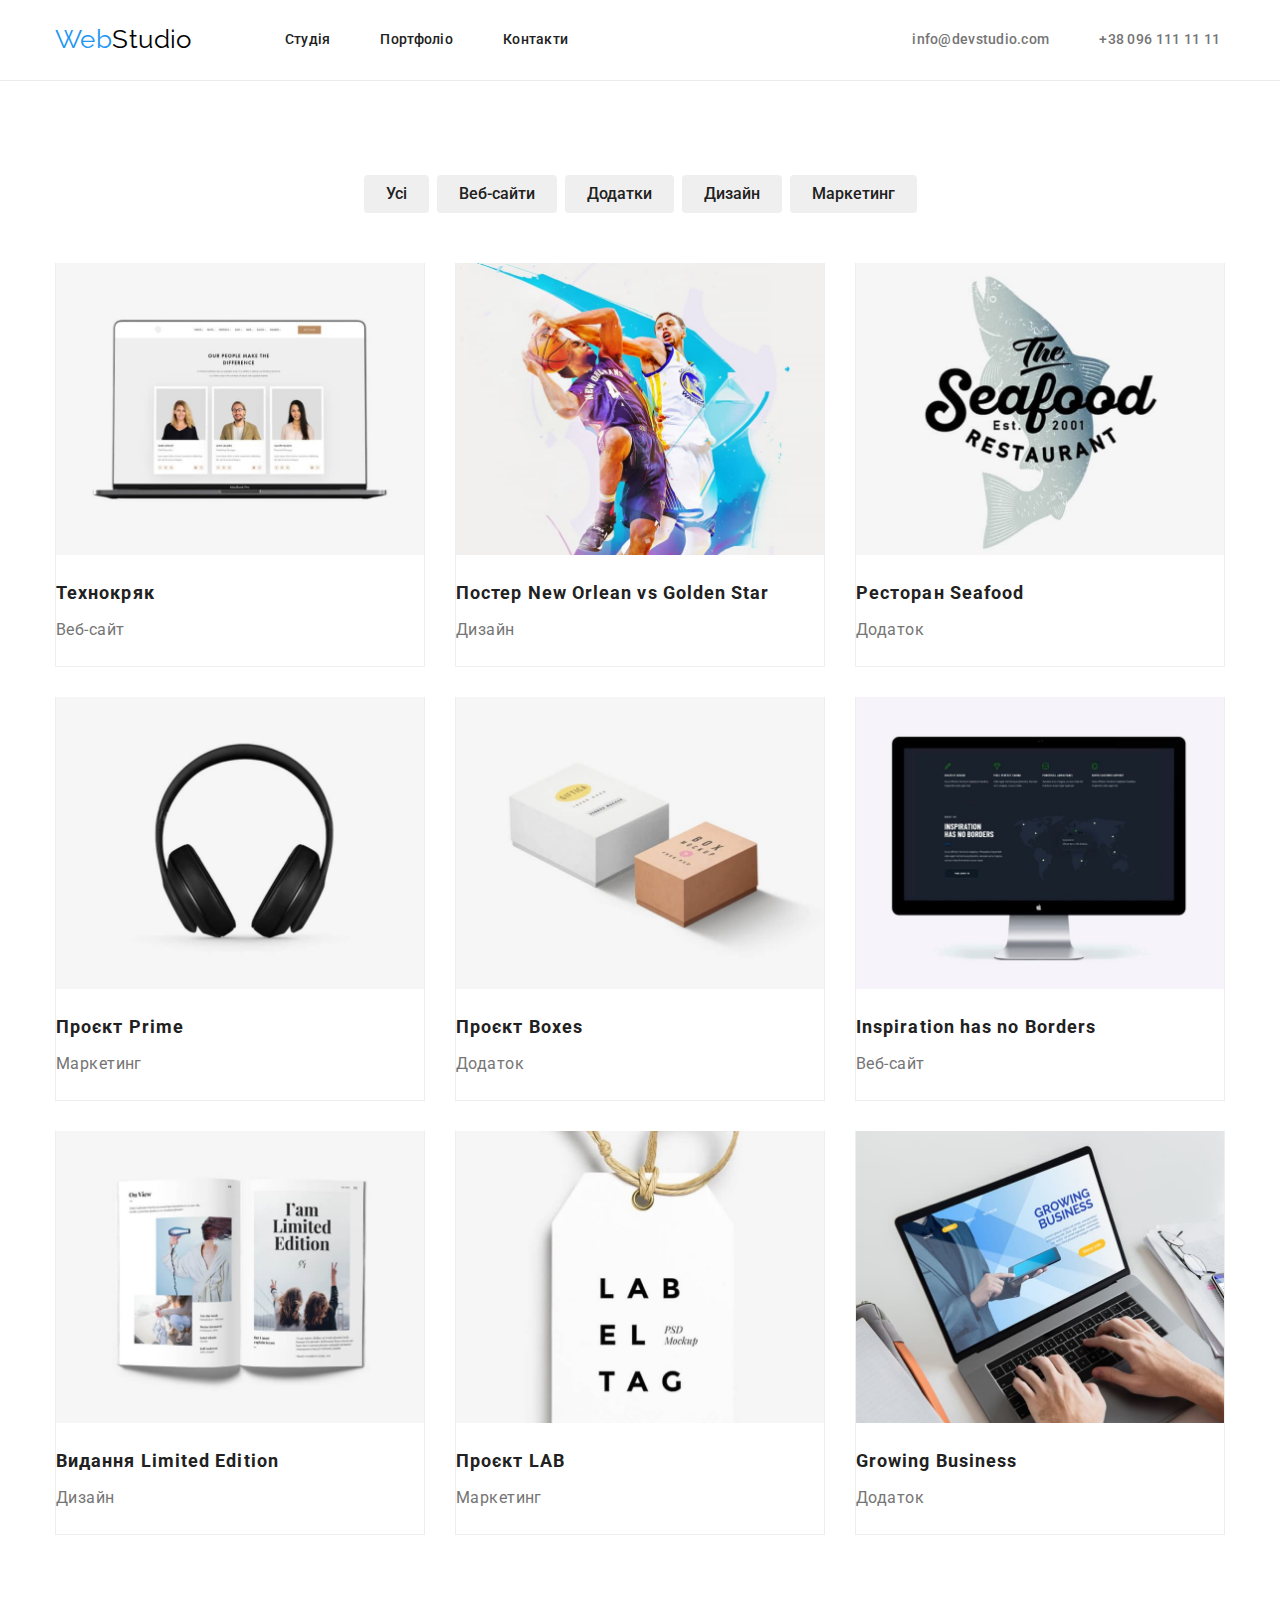
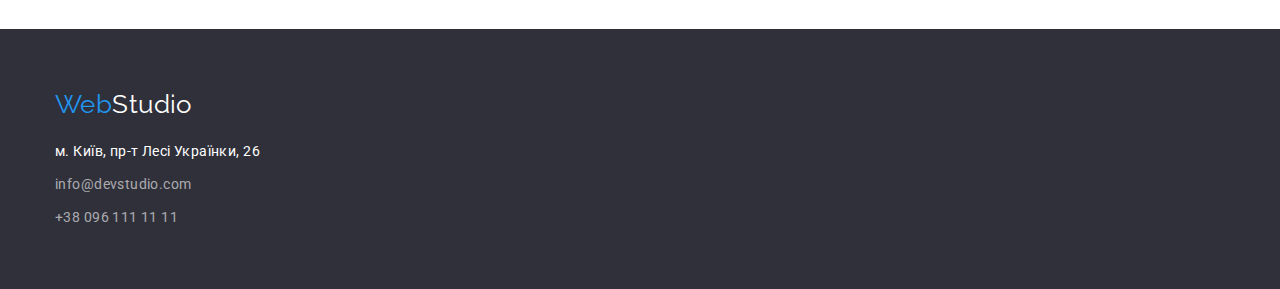
==== portfolio.html @ f90f13da "added files index, portfolio, css&img" ====
<!doctype html>
<html lang="uk">

<head>
    <meta charset="UTF-8">
    <meta http-equiv="X-UA-Compatible" content="IE=edge">
    <meta name="viewport" content="width=device-width, initial-scale=1.0">
    <title>Портфоліо</title>
    <link href="https://fonts.googleapis.com/css?family=Raleway:700" rel="stylesheet" />
    <link href="https://fonts.googleapis.com/css?family=Roboto:regular,500,700,900" rel="stylesheet" />
    <link rel="stylesheet" href="https://cdnjs.cloudflare.com/ajax/libs/modern-normalize/1.1.0/modern-normalize.min.css"
        integrity="sha512-wpPYUAdjBVSE4KJnH1VR1HeZfpl1ub8YT/NKx4PuQ5NmX2tKuGu6U/JRp5y+Y8XG2tV+wKQpNHVUX03MfMFn9Q=="
        crossorigin="anonymous" referrerpolicy="no-referrer" />
    <link rel="stylesheet" href="./css/styles.css">
</head>

<body>
    <header class="header">
        <div class="container header-container">
            <a class="logo logo-header" href="./index.html">Web<span class="black">Studio</span></a>
            <nav class="nav">
                <ul class="nav-list">
                    <li class="nav-item"><a href="./index.html">Студія</a></li>
                    <li class="nav-item active"><a href="./portfolio.html">Портфоліо</a></li>
                    <li class="nav-item"><a href="#">Контакти</a></li>
                </ul>
            </nav>
            <div>
                <ul class="nav-contacts">
                    <li class="contacts-item"><a href="mailto:info@devstudio.com">info@devstudio.com</a></li>
                    <li class="contacts-item"><a href="tel:+380961111111">+38 096 111 11 11</a></li>
                </ul>
            </div>
        </div>
    </header>

    <main>
        <section class="section portfolio">
            <div class="container">
                <h1 class="portfolio-title visually-hidden">Портфоліо</h1>
                <ul class="portfolio-tabs">
                    <li class="tabs-item">
                        <button type="button" class="tab all">Усі</button>
                    </li>
                    <li class="tabs-item">
                        <button type="button" class="tab web">Веб-сайти</button>
                    </li>
                    <li class="tabs-item">
                        <button type="button" class="tab app">Додатки</button>
                    </li>
                    <li class="tabs-item">
                        <button type="button" class="tab design">Дизайн</button>
                    </li>
                    <li class="tabs-item">
                        <button type="button" class="tab marketing">Маркетинг</button>
                    </li>
                </ul>
                <ul class="portfolio-projects">
                    <li class="project-items">
                        <a href="#">
                            <img class="project-pic" src="./images/технокряк.jpg" alt="Веб-сайт Технокряк" width="370height="294>
                            <div class="project-wrap">
                                <h2 class="project-title">Технокряк</h2>
                                <p class="project-filter">Веб-сайт</p>
                                <p class="project-text visually-hidden" lang="en">Lorem ipsum dolor, sit amet consectetur adipisicing elit. Tempore pariatur asperiores rem
                                laudantium, recusandae ipsam, facilis suscipit doloremque, expedita culpa accusamus sint vel deleniti sed vitae
                                atque dolore laborum inventore.</p>
                            </div>
                        </a>
                    </li>
                    <li class="project-items">
                        <a href="#">
                            <img class="project-pic" src="./images/постер.jpg" alt="Дизайн Постеру New Orlean vs Golden Star" width="370height="294>
                            <div class="project-wrap">
                                <h2 class="project-title">Постер <span lang="en">New Orlean vs Golden Star</span></h2>
                                <p class="project-filter">Дизайн</p>
                                <p class="project-text visually-hidden" lang="en">Lorem ipsum dolor, sit amet consectetur adipisicing elit. Tempore pariatur asperiores rem
                                                    laudantium, recusandae ipsam, facilis suscipit doloremque, expedita culpa accusamus sint vel deleniti sed vitae
                                                    atque dolore laborum inventore.</p>
                            </div>
                        </a>
                    </li>
                    <li class="project-items">
                        <a href="#">
                            <img class="project-pic" src="./images/pесторан_seafood.jpg" alt="Додаток Ресторану Seafood" width="370" height="294">
                            <div class="project-wrap">
                                <h2 class="project-title">Ресторан <span lang="en">Seafood</span></h2>
                                <p class="project-filter">Додаток</p>
                                <p class="project-text visually-hidden" lang="en">Lorem ipsum dolor, sit amet consectetur adipisicing elit. Tempore pariatur asperiores rem
                                                    laudantium, recusandae ipsam, facilis suscipit doloremque, expedita culpa accusamus sint vel deleniti sed vitae
                                                    atque dolore laborum inventore.</p>
                            </div>
                        </a>
                    </li>
                    <li class="project-items">
                        <a href="#">
                            <img class="project-pic" src="./images/prime.jpg" alt="Маркетинг Проєкту Prime" width="370height="294>
                            <div class="project-wrap">
                                <h2 class="project-title">Проєкт <span lang="en">Prime</span></h2>
                                <p class="project-filter"lang="en">Маркетинг</p>
                                <p class="project-text visually-hidden" lang="en">Lorem ipsum dolor, sit amet consectetur adipisicing elit. Tempore pariatur asperiores rem
                                                    laudantium, recusandae ipsam, facilis suscipit doloremque, expedita culpa accusamus sint vel deleniti sed vitae
                                                    atque dolore laborum inventore.</p>
                            </div>
                        </a>
                    </li>
                    <li class="project-items">
                        <a href="#">
                            <img class="project-pic" src="./images/boxes.jpg" alt="Додаток Проєкту Boxes" width="370" height="294">
                            <div class="project-wrap">
                                <h2 class="project-title">Проєкт <span lang="en">Boxes</span></h2>
                                <p class="project-filter">Додаток</p>
                                <p class="project-text visually-hidden" lang="en">Lorem ipsum dolor, sit amet consectetur adipisicing elit. Tempore pariatur asperiores rem
                                                        laudantium, recusandae ipsam, facilis suscipit doloremque, expedita culpa accusamus sint vel deleniti sed vitae
                                                        atque dolore laborum inventore.</p>
                            </div>
                        </a>
                    </li>
                    <li class="project-items">
                        <a href="#">
                            <img class="project-pic" src="./images/inspiration.jpg" alt="Веб-сайт Inspiration has no Borders" width="370" height="294">
                            <div class="project-wrap">
                                <h2 class="project-title" lang="en">Inspiration has no Borders</h2>
                                <p class="project-filter">Веб-сайт</p>
                                <p class="project-text visually-hidden" lang="en">Lorem ipsum dolor, sit amet consectetur adipisicing elit. Tempore pariatur asperiores rem
                                                        laudantium, recusandae ipsam, facilis suscipit doloremque, expedita culpa accusamus sint vel deleniti sed vitae
                                                        atque dolore laborum inventore.</p>
                            </div>
                        </a>
                    </li>
                    <li class="project-items">
                        <a href="#">
                            <img class="project-pic" src="./images/видання.jpg" alt="Дизайн Видання Limited Edition" width="370" height="294">
                            <div class="project-wrap">
                                <h2 class="project-title">Видання <span lang="en">Limited Edition</span></h2>
                                <p class="project-filter">Дизайн</p>
                                <p class="project-text visually-hidden" lang="en">Lorem ipsum dolor, sit amet consectetur adipisicing elit. Tempore pariatur asperiores rem
                                                        laudantium, recusandae ipsam, facilis suscipit doloremque, expedita culpa accusamus sint vel deleniti sed vitae
                                                        atque dolore laborum inventore.</p>
                            </div>
                        </a>
                    </li>
                    <li class="project-items">
                        <a href="#">
                            <img class="project-pic" src="./images/LAB.jpg" alt="Маркетинг Проєкту LAB" width="370" height="294">
                            <div class="project-wrap">
                                <h2 class="project-title">Проєкт <span lang="en">LAB</span></h2>
                                <p class="project-filter">Маркетинг</p>
                                <p class="project-text visually-hidden" lang="en">Lorem ipsum dolor, sit amet consectetur adipisicing elit. Tempore pariatur asperiores rem
                                                        laudantium, recusandae ipsam, facilis suscipit doloremque, expedita culpa accusamus sint vel deleniti sed vitae
                                                        atque dolore laborum inventore.</p>
                            </div>
                        </a>
                    </li>
                    <li class="project-items">
                        <a href="#">
                            <img class="project-pic" src="./images/growing_business.jpg" alt="Додаток Growing Business" width="370" height="294">
                            <div class="project-wrap">
                                <h2 class="project-title" lang="en">Growing Business</h2>
                                <p class="project-filter">Додаток</p>
                                <p class="project-text visually-hidden" lang="en">Lorem ipsum dolor, sit amet consectetur adipisicing elit. Tempore pariatur asperiores rem
                                                        laudantium, recusandae ipsam, facilis suscipit doloremque, expedita culpa accusamus sint vel deleniti sed vitae
                                                        atque dolore laborum inventore.</p>
                            </div>
                        </a>
                    </li>
                </ul>
            </div>
        </section>
    </main>

    <footer class="footer">
        <div class="container">
            <div class="wrapper-logo">
                <a class="logo footer-logo" href="./index.html">Web<span class="white">Studio</span></a>
            </div>
            <address class="address-list">
                <a class="address-item address"
                    href="https://www.google.com/search?q=%D0%BC.+%D0%9A%D0%B8%D1%97%D0%B2%2C+%D0%BF%D1%80-%D1%82+%D0%9B%D0%B5%D1%81%D1%96+%D0%A3%D0%BA%D1%80%D0%B0%D1%97%D0%BD%D0%BA%D0%B8%2C+26&rlz=1C1CHBD_ruUA826UA826&oq=%D0%BC.+%D0%9A%D0%B8%D1%97%D0%B2%2C+%D0%BF%D1%80-%D1%82+%D0%9B%D0%B5%D1%81%D1%96+%D0%A3%D0%BA%D1%80%D0%B0%D1%97%D0%BD%D0%BA%D0%B8%2C+26&aqs=chrome..69i57j0i512j0i22i30l2.1146j0j1&sourceid=chrome&ie=UTF-8"
                    target="_blank" rel="noopener noreferrer">м. Київ, пр-т Лесі Українки, 26</a>
                <a class="address-item email" href="mailto:info@devstudio.com">info@devstudio.com</a>
                <a class="address-item phone" href="tel:+380961111111">+38 096 111 11 11</a>
            </address>
        </div>
    </footer>
</body>
</html>
---- css/styles.css ----
/*Обнуление*/
* {
    padding: 0;
    margin: 0;
    border: 0;
}

*,
*:before,
*:after {
    box-sizing: border-box;
}

body {
    font-size: 14px;
    line-height: 1.2;
    letter-spacing: 0.03em;
    font-style: normal;
}

h1,
h2,
h3,
h4,
h5,
h6 {
    margin: 0;
    font-size: inherit;
    font-weight: 400;
}

p {
    margin: 0;
}

ul,
li {
    list-style: none;
    padding: 0;
    margin: 0;
}

:focus,
:active {
    outline: none;
}

a {
    text-decoration: none;
    color: inherit;
}

a:focus,
a:active {
    outline: none;
}

a,
a:visited {
    text-decoration: none;
    color: inherit;
}

a:hover {
    text-decoration: none;
}

address {
    font-style: normal;
}

button {
    font-family: inherit;
    margin: 0;
    padding: 0;
    cursor: pointer;
}

img {
    display: block;
    max-width: 100%;
    height: auto;
}

nav,
footer,
header {
    display: block;
}

/*--------------------*/

/*colors
black #000000;
blue #2196F3;
nav text, h2, h3 #212121;
link #757575;
link hover, active #2196F3;
h1 #FFFFFF;
section text #757575;
address #ffffff;
contacts rgba(255, 255, 255, 0.6);
bg light #F5F4FA;
bg dark background: #2F303A;
border #ECECEC
*/

:root {
    --accent-color: #2196F3;
    --primary-title-color: #212121;
    --primary-text-color: #757575;
    --text-dark-background: #fff;
    --dark-color: #000;
    --dark-background: #2F303A;
    --light-background: #F5F4FA;
    --default-background: #fff;
    --border-light: #ECECEC;
}

body {
    position: relative;
    font-family: 'Roboto', sans-serif;
    background-color: var(--default-background);
}

.container {
    width: 1200px;
    padding: 0 15px;
    margin: 0 auto;
}

.section {
    padding: 94px 0;
}

.section-title {
    margin-bottom: 50px;
}

.section-list {
    display: flex;
    flex-wrap: wrap;
    justify-content: center;
    column-gap: 30px;
}
/*
.list-item {
    margin-right: 30px;
}

.list-item:last-child {
    margin-right: 0;
}*/

/* Header */
.header {
    padding-top: 24px;
    padding-bottom: 25px;
    min-height: 80px;
    border-bottom: 1px solid var(--border-light);
}

.header-container {
    display: flex;
    align-items: center;
}

a.logo {
    font-family: 'Raleway', sans-serif;
    font-size: 26px;
    color: var(--accent-color);
}

.black {
    color: var(--dark-color);
}

.logo-header {
    margin-right: 93px;
}

.nav-list,
.nav-contacts {
    display: flex;
    align-items: center;
    gap: 50px;
}

.nav-item {
    font-weight: 500;
    line-height: 1.1;
    letter-spacing: 0.02em;
    color: var(--primary-title-color);
}

.active .nav-item.current a {
    color: var(--accent-color);
}

.nav-contacts {
    margin-left: 344px;
}

.contacts-item {
    font-weight: 500;
    line-height: 1.1;
    letter-spacing: 0.02em;
    color: var(--primary-text-color);
}

.nav-item:hover,
.contacts-item:hover {
    color: var(--accent-color);
}

.nav-item:focus,
.contacts-item:focus {
    color: var(--accent-color);
}

/* Header end */

/* Hero */
.hero {
    max-height: 600px;
    margin: 0 auto;
    padding: 200px 0;
    background-color: var(--dark-background);
}

.hero-title {
    margin-right: auto;
    margin-bottom: 30px;
    margin-left: auto;
    max-width: 600px;
    font-weight: 900;
    font-size: 44px;
    line-height: 1.4;
    text-align: center;
    letter-spacing: 0.06em;
    text-transform: uppercase;
    color: var(--text-dark-background);
}

button.cta {
    position: relative;
    display: block;
    margin: 0 auto;
    padding: 10px 32px;
    font-weight: 700;
    font-size: 16px;
    line-height: 1.9;
    letter-spacing: 0.06em;
    color: var(--text-dark-background);
    background-color: var(--accent-color);
    box-shadow: 0px 4px 4px rgba(0, 0, 0, 0.15);
    border-radius: 4px;
}

/* Hero end */

/* advantages */
section.advantages {
    padding-bottom: 0;
}

.section-title {
    margin-bottom: 50px;
    font-weight: 700;
    font-size: 36px;
    text-align: center;
    color: var(--primary-title-color);
}

.visually-hidden {
    position: absolute;
    white-space: nowrap;
    width: 1px;
    height: 1px;
    overflow: hidden;
    border: 0;
    padding: 0;
    clip: rect(0 0 0 0);
    clip-path: inset(50%);
    margin: -1px;
}

.section-list {
    display: flex;
    flex-wrap: wrap;
    justify-content: center;
    column-gap: 30px;
}

.advantages-subtitle {
    margin-bottom: 10px;
    font-weight: 700;
    line-height: 1.1;
    text-transform: uppercase;
    color: var(--primary-title-color);
}

.advantages-text {
    width: 270px;
    line-height: 1.7;
    color: var(--primary-text-color);
}

/* advantages end */

/* services */

/* services end */

/* team */
.team {
    background-color: var(--light-background);
}

.team-item {
    background-color: var(--default-background);
    box-shadow: 0px 1px 3px rgba(0, 0, 0, 0.12), 0px 1px 1px rgba(0, 0, 0, 0.14), 0px 2px 1px rgba(0, 0, 0, 0.2);
    border-radius: 0px 0px 4px 4px;
}

.team-wrap {
    padding: 30px 0;
}

.team-subtitle {
    margin-bottom: 10px;
    font-weight: 500;
    font-size: 16px;
    text-align: center;
    color: var(--primary-title-color);
}

.team-text {
    font-size: 16px;
    text-align: center;
    color: var(--primary-text-color);
}

/* footer */
.footer {
    /*max-height: 252px;*/
    padding: 60px 0;
    background-color: var(--dark-background);
}

.wrapper-logo {
    max-width: 250px;
    margin-bottom: 20px;
}
.address-list {
    max-width: 250px;
    display: flex;
    flex-direction: column;
    gap: 9px;
}

.white {
    color: var(--text-dark-background);
}

.address-list {
    line-height: 1.7;
    text-decoration: none;
    color: var(--text-dark-background);
}

.address-item:hover,
.address-item:focus {
    color: var(--accent-color);
}

.email,
.phone {
    color: rgba(255, 255, 255, 0.6);
}

/* portfolio */
.portfolio-tabs {
    display: flex;
    justify-content: center;
    margin: 0 auto 50px auto;
}

.tabs-item {
    margin-right: 8px;
}

.tabs-item:last-child {
    margin-right: 0;
}

.portfolio-title {
    font-weight: 900;
    font-size: 44px;
    line-height: 1.4;
    text-align: center;
    letter-spacing: 0.06em;
    text-transform: uppercase;
    color: var(--primary-title-color);
}

button.tab {
    padding: 6px 22px;
    font-weight: 500;
    font-size: 16px;
    line-height: 1.6;
    text-align: center;
    color: var(--primary-title-color);
    border-radius: 4px;
}

button.tab:hover,
button.tab:focus {
    color: var(--text-dark-background);
    background-color: var(--accent-color);
    box-shadow: 0px 3px 1px rgba(0, 0, 0, 0.1), 0px 1px 2px rgba(0, 0, 0, 0.08), 0px 2px 2px rgba(0, 0, 0, 0.12);
    border-radius: 4px;
}

.portfolio-projects {
    display: flex;
    flex-wrap: wrap;
    gap: 30px;
}

.project-items {
    box-sizing: border-box;
    max-width: 370px;
    min-height: 404px;
    background-color: var(--default-background);
    border-right: 1px solid #eee;
    border-bottom: 1px solid #eee;
    border-left: 1px solid #eee;
}

.project-wrap {
    padding: 20px 0;
}

.project-title {
    margin-bottom: 4px;
    font-weight: 700;
    font-size: 18px;
    line-height: 2;
    letter-spacing: 0.06em;
    color: var(--primary-title-color);
}

.project-filter {
    font-size: 16px;
    line-height: 1.9;
    color: var(--primary-text-color);
}
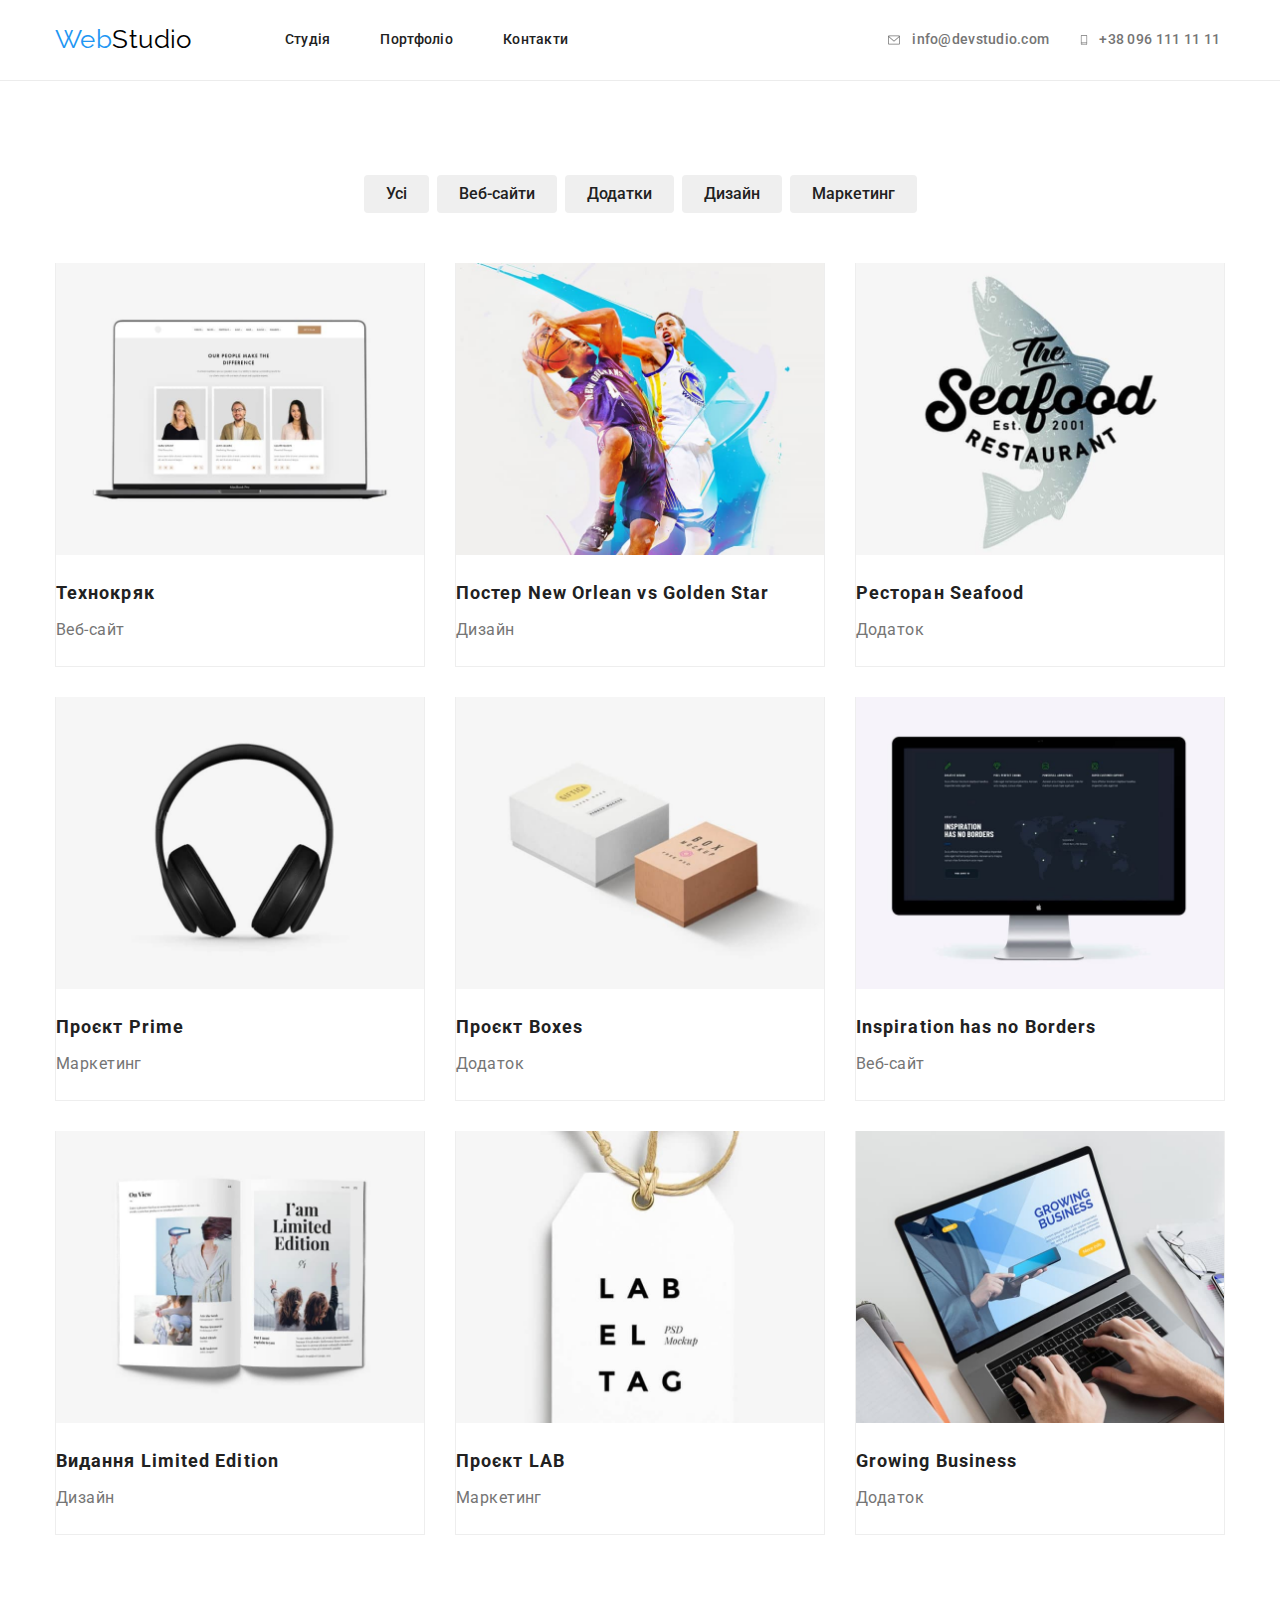
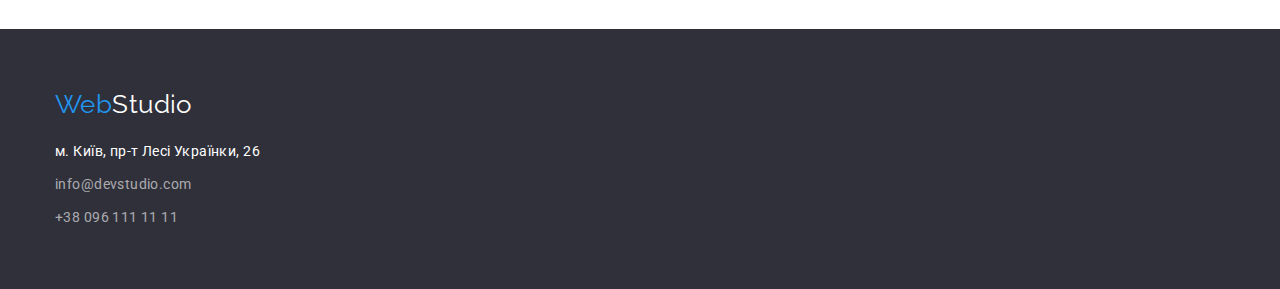
==== commit 25954018: "added social icons in tem block&footer" ====
--- a/portfolio.html
+++ b/portfolio.html
@@ -27,8 +27,26 @@
             </nav>
             <div>
                 <ul class="nav-contacts">
-                    <li class="contacts-item"><a href="mailto:info@devstudio.com">info@devstudio.com</a></li>
-                    <li class="contacts-item"><a href="tel:+380961111111">+38 096 111 11 11</a></li>
+                    <li class="contacts-item">
+                        <a class="contacts-icon" href="mailto:info@devstudio.com" target="_blank" rel="noopener noreferrer"
+                            aria-label="link to email">
+                            <svg width="16" height="12">
+                                <use href="./images/symbol-defs.svg#icon-envelope">
+                                </use>
+                            </svg>
+                            <span>info@devstudio.com</span>
+                        </a>
+                    </li>
+                    <li class="contacts-item">
+                        <a class="contacts-icon" href="tel:+380961111111" target="_blank" rel="noopener noreferrer"
+                            aria-label="link to phone">
+                            <svg width="10" height="16">
+                                <use href="./images/symbol-defs.svg#icon-smartphone">
+                                </use>
+                            </svg>
+                            <span>+38 096 111 11 11</span>
+                        </a>
+                    </li>
                 </ul>
             </div>
         </div>
--- a/css/styles.css
+++ b/css/styles.css
@@ -179,8 +179,7 @@
     margin-right: 93px;
 }
 
-.nav-list,
-.nav-contacts {
+.nav-list {
     display: flex;
     align-items: center;
     gap: 50px;
@@ -198,21 +197,36 @@
 }
 
 .nav-contacts {
-    margin-left: 344px;
+    display: flex;
+    align-items: center;
+    gap: 30px;
+    margin-left: 318px;
 }
 
 .contacts-item {
+    display: flex;
+    align-content: space-between;
+    align-items: center;
     font-weight: 500;
     line-height: 1.1;
     letter-spacing: 0.02em;
     color: var(--primary-text-color);
 }
 
+.contacts-icon {
+    display: flex;
+    align-items: center;
+    gap: 10px;
+    fill: var(--primary-text-color);
+}
+
+.contacts-icon:hover,
+.contacts-icon:focus {
+    fill: var(--accent-color);
+}
+
 .nav-item:hover,
-.contacts-item:hover {
-    color: var(--accent-color);
-}
-
+.contacts-item:hover,
 .nav-item:focus,
 .contacts-item:focus {
     color: var(--accent-color);
@@ -223,9 +237,14 @@
 /* Hero */
 .hero {
     max-height: 600px;
+    max-width: 1600px;
     margin: 0 auto;
     padding: 200px 0;
+    background-image: url('../images/bg-pic.jpg');
+    background-position: center;
+    background-size: cover;
     background-color: var(--dark-background);
+    
 }
 
 .hero-title {
@@ -257,6 +276,7 @@
     border-radius: 4px;
 }
 
+
 /* Hero end */
 
 /* advantages */
@@ -287,9 +307,20 @@
 
 .section-list {
     display: flex;
-    flex-wrap: wrap;
+    gap: 30px;
+}
+
+.advantages-item {
+    width: calc((100% - 3 * 30px)/4);
+}
+
+.advantages-wrap {
+    display: flex;
+    align-items: center;
     justify-content: center;
-    column-gap: 30px;
+    margin-bottom: 30px;
+    height: 120px;
+    background-color: var(--light-background);
 }
 
 .advantages-subtitle {
@@ -325,6 +356,9 @@
 
 .team-wrap {
     padding: 30px 0;
+    display: flex;
+    flex-direction: column;
+    align-items: center;
 }
 
 .team-subtitle {
@@ -339,21 +373,53 @@
     font-size: 16px;
     text-align: center;
     color: var(--primary-text-color);
+    margin-bottom: 16px;
+}
+
+.team-icons {
+    display: flex;
+    flex-wrap: nowrap;
+    max-width: 300px;
+    gap: 10px;
+}
+
+.team-svg {
+    display: flex;
+    justify-content: center;
+    align-items: center;
+    background-color: transparent;
+    width: 44px;
+    height: 44px;
+    border-radius: 50%;
+}
+
+.team-icon {
+    width: 20px;
+    height: 20px;
+    fill:#AFB1B8;
+}
+
+.team-svg:hover,
+.team-svg:focus {
+    background-color: var(--accent-color);
 }
 
 /* footer */
 .footer {
-    /*max-height: 252px;*/
     padding: 60px 0;
     background-color: var(--dark-background);
 }
 
+.footer-container {
+    display: flex;
+    gap: 70px;
+}
 .wrapper-logo {
-    max-width: 250px;
+    max-width: 231px;
     margin-bottom: 20px;
 }
 .address-list {
-    max-width: 250px;
+    max-width: 231px;
     display: flex;
     flex-direction: column;
     gap: 9px;
@@ -377,6 +443,47 @@
 .email,
 .phone {
     color: rgba(255, 255, 255, 0.6);
+}
+
+.social-title {
+    font-weight: 700;
+    font-size: 14px;
+    line-height: 1.14;
+    text-transform: uppercase;
+    color: var(--text-dark-background);
+    margin-bottom: 20px;
+}
+
+.social-media {
+    max-width: 300px;
+}
+
+.social-icons {
+    display: flex;
+    flex-wrap:nowrap;
+    max-width: 300px;
+    gap: 10px;
+}
+
+.link-svg {
+    display: flex;
+    justify-content: center;
+    align-items: center;
+    background-color: rgba(255, 255, 255, 0.1);
+    width: 44px;
+    height: 44px;
+    border-radius: 50%;
+}
+
+.social-icon {
+    width: 20px;
+    height: 20px;
+    fill: var(--default-background);
+}
+
+.link-svg:hover,
+.link-svg:focus {
+    background-color: var(--accent-color);
 }
 
 /* portfolio */
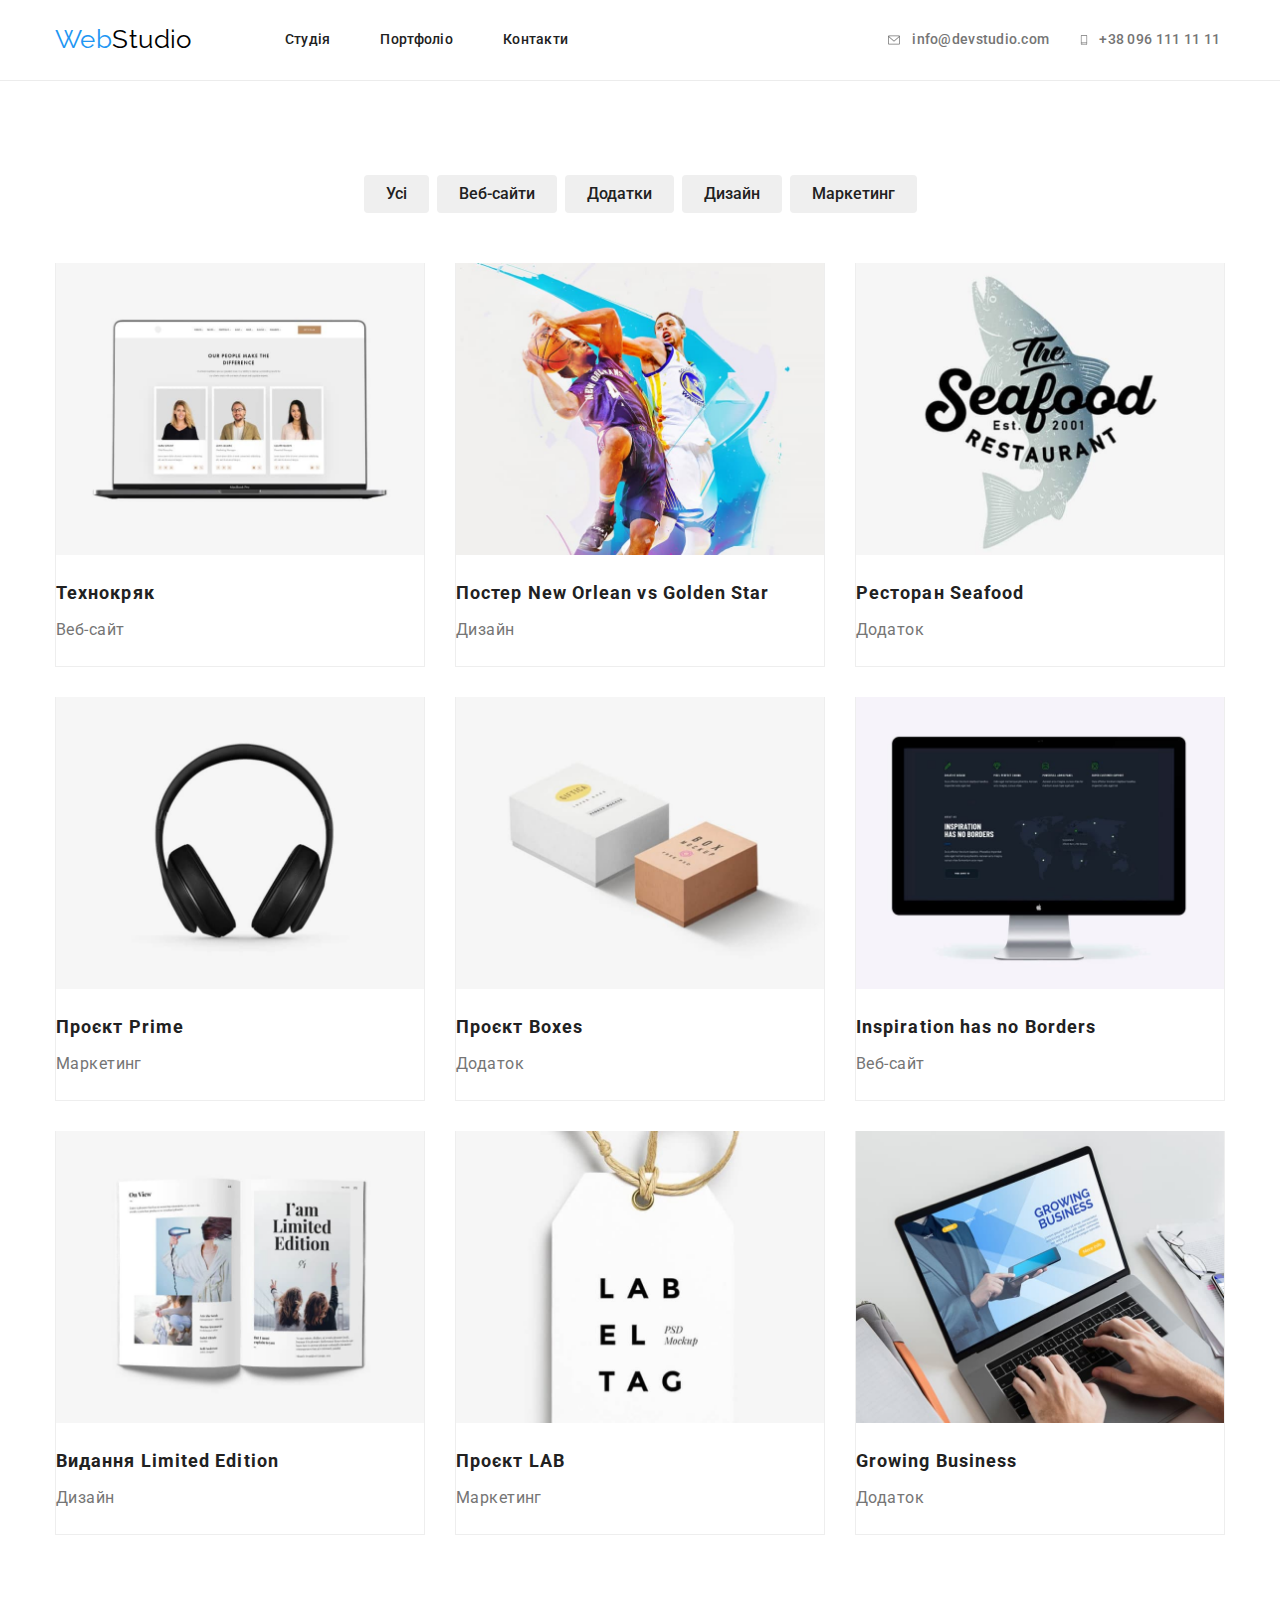
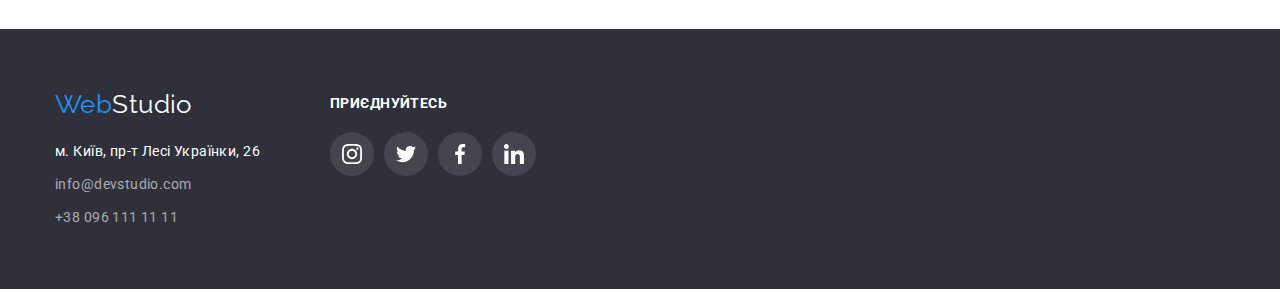
==== commit 9d98a276: "fixed some mistakes" ====
--- a/portfolio.html
+++ b/portfolio.html
@@ -188,17 +188,53 @@
     </main>
 
     <footer class="footer">
-        <div class="container">
-            <div class="wrapper-logo">
-                <a class="logo footer-logo" href="./index.html">Web<span class="white">Studio</span></a>
-            </div>
-            <address class="address-list">
-                <a class="address-item address"
-                    href="https://www.google.com/search?q=%D0%BC.+%D0%9A%D0%B8%D1%97%D0%B2%2C+%D0%BF%D1%80-%D1%82+%D0%9B%D0%B5%D1%81%D1%96+%D0%A3%D0%BA%D1%80%D0%B0%D1%97%D0%BD%D0%BA%D0%B8%2C+26&rlz=1C1CHBD_ruUA826UA826&oq=%D0%BC.+%D0%9A%D0%B8%D1%97%D0%B2%2C+%D0%BF%D1%80-%D1%82+%D0%9B%D0%B5%D1%81%D1%96+%D0%A3%D0%BA%D1%80%D0%B0%D1%97%D0%BD%D0%BA%D0%B8%2C+26&aqs=chrome..69i57j0i512j0i22i30l2.1146j0j1&sourceid=chrome&ie=UTF-8"
-                    target="_blank" rel="noopener noreferrer">м. Київ, пр-т Лесі Українки, 26</a>
-                <a class="address-item email" href="mailto:info@devstudio.com">info@devstudio.com</a>
-                <a class="address-item phone" href="tel:+380961111111">+38 096 111 11 11</a>
-            </address>
+        <div class="container footer-container">
+            <div class="wrapper-address">
+                <div class="wrapper-logo">
+                    <a class="logo footer-logo" href="./index.html">Web<span class="white">Studio</span></a>
+                </div>
+                <address class="address-list">
+                    <a class="address-item address"
+                        href="https://www.google.com/search?q=%D0%BC.+%D0%9A%D0%B8%D1%97%D0%B2%2C+%D0%BF%D1%80-%D1%82+%D0%9B%D0%B5%D1%81%D1%96+%D0%A3%D0%BA%D1%80%D0%B0%D1%97%D0%BD%D0%BA%D0%B8%2C+26&rlz=1C1CHBD_ruUA826UA826&oq=%D0%BC.+%D0%9A%D0%B8%D1%97%D0%B2%2C+%D0%BF%D1%80-%D1%82+%D0%9B%D0%B5%D1%81%D1%96+%D0%A3%D0%BA%D1%80%D0%B0%D1%97%D0%BD%D0%BA%D0%B8%2C+26&aqs=chrome..69i57j0i512j0i22i30l2.1146j0j1&sourceid=chrome&ie=UTF-8"
+                        target="_blank" rel="noopener noreferrer">м. Київ, пр-т Лесі Українки, 26</a>
+                    <a class="address-item email" href="mailto:info@devstudio.com">info@devstudio.com</a>
+                    <a class="address-item phone" href="tel:+380961111111">+38 096 111 11 11</a>
+                </address>
+            </div>
+    
+            <div class="social-media">
+                <h4 class="social-title">приєднуйтесь</h4>
+                <ul class="social-icons">
+                    <li>
+                        <a class="link-svg" href="https://www.instagram.com/lavashyk_official/" aria-label="Instagram">
+                            <svg class="social-icon" widht="20" height="20">
+                                <use href="./images/symbol-defs.svg#icon-instagram"></use>
+                            </svg>
+                        </a>
+                    </li>
+                    <li>
+                        <a class="link-svg" href="https://twitter.com/" aria-label="Twitter">
+                            <svg class="social-icon" widht="20" height="20">
+                                <use href="./images/symbol-defs.svg#icon-twitter"></use>
+                            </svg>
+                        </a>
+                    </li>
+                    <li>
+                        <a class="link-svg" href="https://www.facebook.com/" aria-label="Facebook">
+                            <svg class="social-icon" widht="20" height="20">
+                                <use href="./images/symbol-defs.svg#icon-facebook"></use>
+                            </svg>
+                        </a>
+                    </li>
+                    <li>
+                        <a class="link-svg" href="https://ua.linkedin.com/" aria-label="LinkedIn">
+                            <svg class="social-icon" widht="20" height="20">
+                                <use href="./images/symbol-defs.svg#icon-linkedin"></use>
+                            </svg>
+                        </a>
+                    </li>
+                </ul>
+            </div>
         </div>
     </footer>
 </body>
--- a/css/styles.css
+++ b/css/styles.css
@@ -115,6 +115,7 @@
     --light-background: #F5F4FA;
     --default-background: #fff;
     --border-light: #ECECEC;
+    --icon-color: #AFB1B8;
 }
 
 body {
@@ -141,6 +142,7 @@
     display: flex;
     flex-wrap: wrap;
     justify-content: center;
+    align-items: center;
     column-gap: 30px;
 }
 /*
@@ -396,7 +398,7 @@
 .team-icon {
     width: 20px;
     height: 20px;
-    fill:#AFB1B8;
+    fill: var(--icon-color);
 }
 
 .team-svg:hover,
@@ -404,6 +406,35 @@
     background-color: var(--accent-color);
 }
 
+/*team end*/
+
+/*clients*/
+.clients-item {
+    width: calc((100% - 5 * 30px)/6);
+}
+
+.clients-svg {
+    display: flex;
+    justify-content: center;
+    align-items: center;
+    width: 170px;
+    height: 92px;
+    border: 1px solid var(--icon-color);
+    border-radius: 4px;
+}
+
+.clients-icon {
+    display: flex;
+    justify-content: center;
+    align-items: center;
+    width: 106px;
+    fill: var(--icon-color);
+}
+
+.clients-icon:hover,
+.clients-icon:focus {
+    fill: var(--accent-color);
+}
 /* footer */
 .footer {
     padding: 60px 0;
@@ -452,6 +483,7 @@
     text-transform: uppercase;
     color: var(--text-dark-background);
     margin-bottom: 20px;
+    padding-top: 7px;
 }
 
 .social-media {
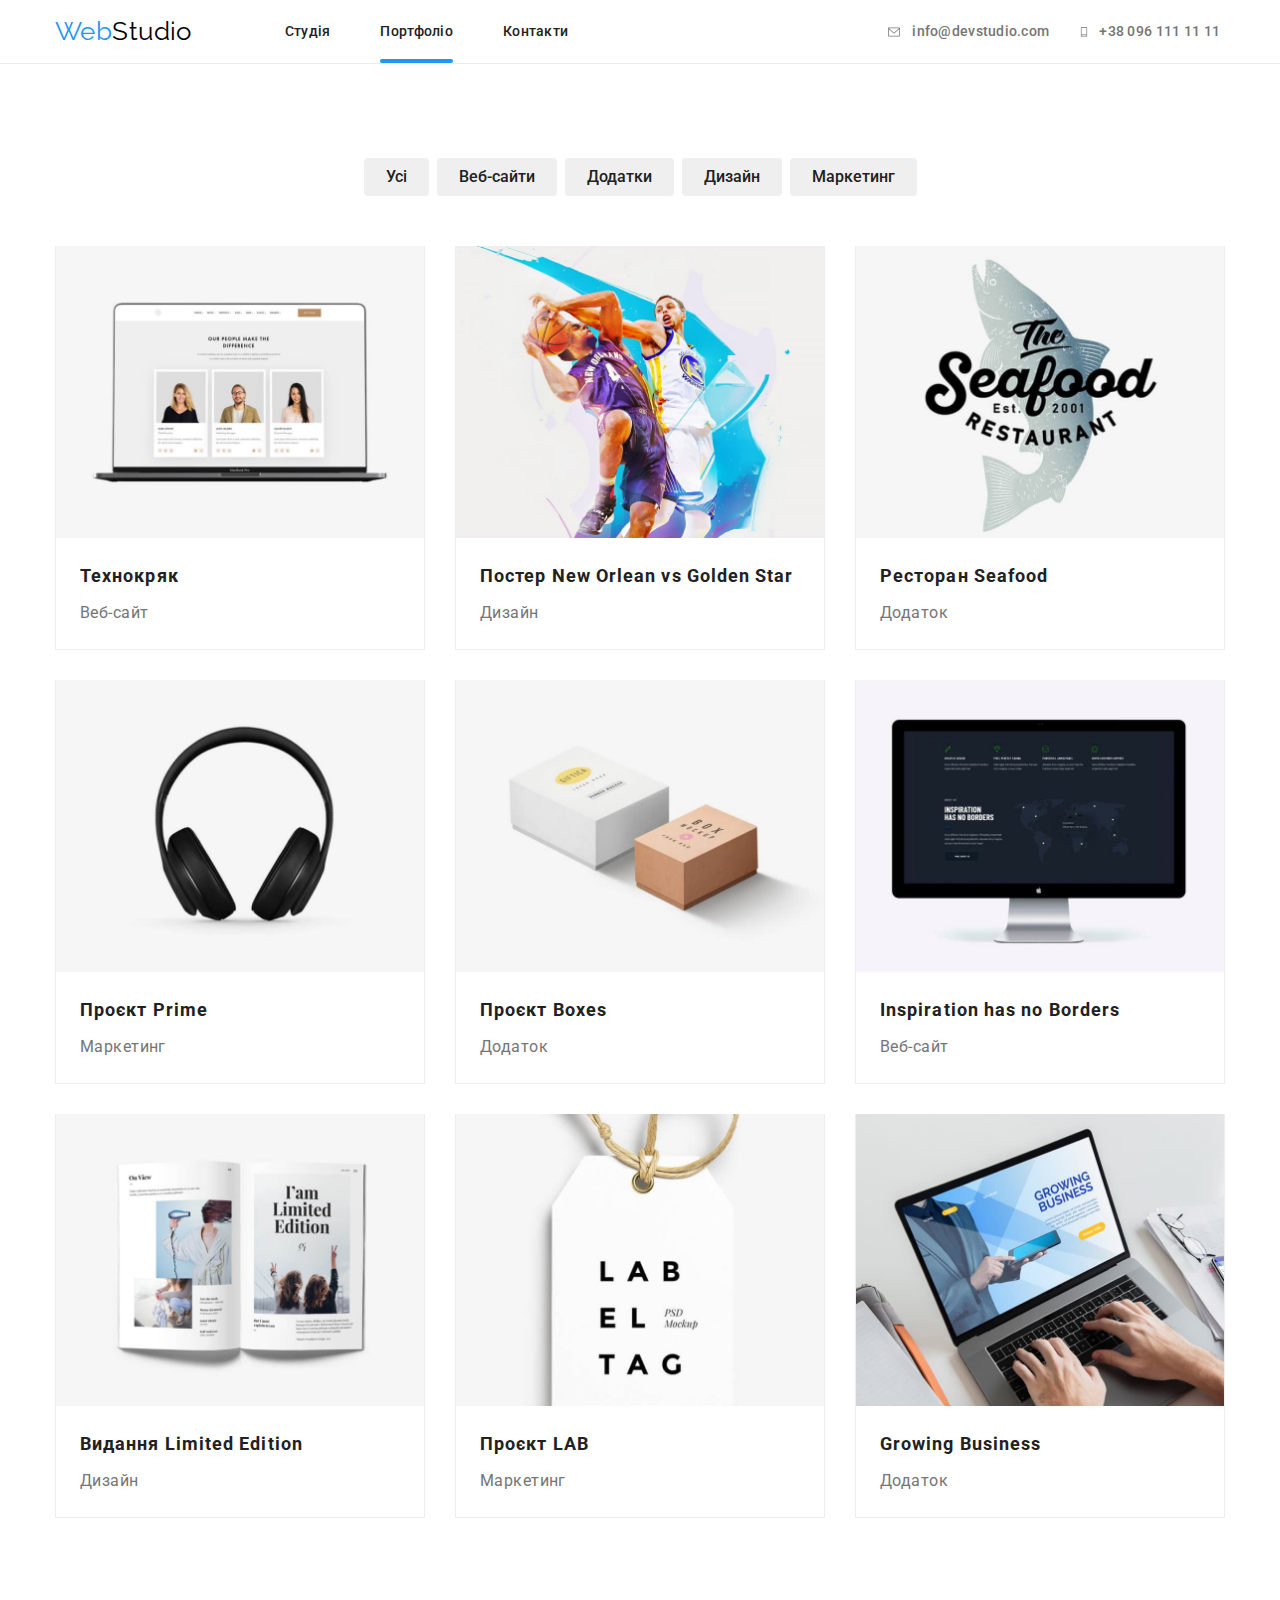
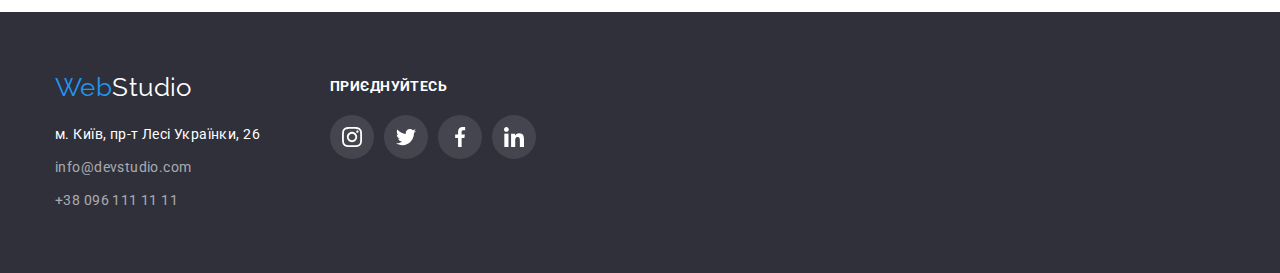
==== commit eebf8edb: "fixed mistakes" ====
--- a/portfolio.html
+++ b/portfolio.html
@@ -20,9 +20,9 @@
             <a class="logo logo-header" href="./index.html">Web<span class="black">Studio</span></a>
             <nav class="nav">
                 <ul class="nav-list">
-                    <li class="nav-item"><a href="./index.html">Студія</a></li>
-                    <li class="nav-item active"><a href="./portfolio.html">Портфоліо</a></li>
-                    <li class="nav-item"><a href="#">Контакти</a></li>
+                    <li class="nav-item"><a a class="nav-link" href="./index.html">Студія</a></li>
+                    <li class="nav-item active"><a class="nav-link-active" href="./portfolio.html">Портфоліо</a></li>
+                    <li class="nav-item"><a a class="nav-link" href="#">Контакти</a></li>
                 </ul>
             </nav>
             <div>
@@ -80,9 +80,11 @@
                             <div class="project-wrap">
                                 <h2 class="project-title">Технокряк</h2>
                                 <p class="project-filter">Веб-сайт</p>
-                                <p class="project-text visually-hidden" lang="en">Lorem ipsum dolor, sit amet consectetur adipisicing elit. Tempore pariatur asperiores rem
-                                laudantium, recusandae ipsam, facilis suscipit doloremque, expedita culpa accusamus sint vel deleniti sed vitae
-                                atque dolore laborum inventore.</p>
+                                <div class="wrap-text">
+                                    <p class="project-text">Ресурс пропонує комплексні пропозиції з різним рівнем функціоналу та сервісів. Все це
+                                        дозволить відвідувачу отримати
+                                        вичерпні відомості про компанію чи приватну особу.</p>
+                                </div>
                             </div>
                         </a>
                     </li>
@@ -92,9 +94,11 @@
                             <div class="project-wrap">
                                 <h2 class="project-title">Постер <span lang="en">New Orlean vs Golden Star</span></h2>
                                 <p class="project-filter">Дизайн</p>
-                                <p class="project-text visually-hidden" lang="en">Lorem ipsum dolor, sit amet consectetur adipisicing elit. Tempore pariatur asperiores rem
-                                                    laudantium, recusandae ipsam, facilis suscipit doloremque, expedita culpa accusamus sint vel deleniti sed vitae
-                                                    atque dolore laborum inventore.</p>
+                                <div class="wrap-text">
+                                    <p class="project-text">Ресурс пропонує комплексні пропозиції з різним рівнем функціоналу та сервісів. Все це
+                                        дозволить відвідувачу отримати
+                                        вичерпні відомості про компанію чи приватну особу.</p>
+                                </div>
                             </div>
                         </a>
                     </li>
@@ -104,9 +108,10 @@
                             <div class="project-wrap">
                                 <h2 class="project-title">Ресторан <span lang="en">Seafood</span></h2>
                                 <p class="project-filter">Додаток</p>
-                                <p class="project-text visually-hidden" lang="en">Lorem ipsum dolor, sit amet consectetur adipisicing elit. Tempore pariatur asperiores rem
-                                                    laudantium, recusandae ipsam, facilis suscipit doloremque, expedita culpa accusamus sint vel deleniti sed vitae
-                                                    atque dolore laborum inventore.</p>
+                                <div class="wrap-text">
+                                    <p class="project-text">Ресурс пропонує комплексні пропозиції з різним рівнем функціоналу та сервісів. Все це дозволить відвідувачу отримати
+                                    вичерпні відомості про компанію чи приватну особу.</p>
+                                </div>
                             </div>
                         </a>
                     </li>
@@ -116,9 +121,11 @@
                             <div class="project-wrap">
                                 <h2 class="project-title">Проєкт <span lang="en">Prime</span></h2>
                                 <p class="project-filter"lang="en">Маркетинг</p>
-                                <p class="project-text visually-hidden" lang="en">Lorem ipsum dolor, sit amet consectetur adipisicing elit. Tempore pariatur asperiores rem
-                                                    laudantium, recusandae ipsam, facilis suscipit doloremque, expedita culpa accusamus sint vel deleniti sed vitae
-                                                    atque dolore laborum inventore.</p>
+                                <div class="wrap-text">
+                                    <p class="project-text">Ресурс пропонує комплексні пропозиції з різним рівнем функціоналу та сервісів. Все це
+                                        дозволить відвідувачу отримати
+                                        вичерпні відомості про компанію чи приватну особу.</p>
+                                </div>
                             </div>
                         </a>
                     </li>
@@ -128,9 +135,11 @@
                             <div class="project-wrap">
                                 <h2 class="project-title">Проєкт <span lang="en">Boxes</span></h2>
                                 <p class="project-filter">Додаток</p>
-                                <p class="project-text visually-hidden" lang="en">Lorem ipsum dolor, sit amet consectetur adipisicing elit. Tempore pariatur asperiores rem
-                                                        laudantium, recusandae ipsam, facilis suscipit doloremque, expedita culpa accusamus sint vel deleniti sed vitae
-                                                        atque dolore laborum inventore.</p>
+                                <div class="wrap-text">
+                                    <p class="project-text">Ресурс пропонує комплексні пропозиції з різним рівнем функціоналу та сервісів. Все це
+                                        дозволить відвідувачу отримати
+                                        вичерпні відомості про компанію чи приватну особу.</p>
+                                </div>
                             </div>
                         </a>
                     </li>
@@ -140,9 +149,11 @@
                             <div class="project-wrap">
                                 <h2 class="project-title" lang="en">Inspiration has no Borders</h2>
                                 <p class="project-filter">Веб-сайт</p>
-                                <p class="project-text visually-hidden" lang="en">Lorem ipsum dolor, sit amet consectetur adipisicing elit. Tempore pariatur asperiores rem
-                                                        laudantium, recusandae ipsam, facilis suscipit doloremque, expedita culpa accusamus sint vel deleniti sed vitae
-                                                        atque dolore laborum inventore.</p>
+                                <div class="wrap-text">
+                                    <p class="project-text">Ресурс пропонує комплексні пропозиції з різним рівнем функціоналу та сервісів. Все це
+                                        дозволить відвідувачу отримати
+                                        вичерпні відомості про компанію чи приватну особу.</p>
+                                </div>
                             </div>
                         </a>
                     </li>
@@ -152,9 +163,11 @@
                             <div class="project-wrap">
                                 <h2 class="project-title">Видання <span lang="en">Limited Edition</span></h2>
                                 <p class="project-filter">Дизайн</p>
-                                <p class="project-text visually-hidden" lang="en">Lorem ipsum dolor, sit amet consectetur adipisicing elit. Tempore pariatur asperiores rem
-                                                        laudantium, recusandae ipsam, facilis suscipit doloremque, expedita culpa accusamus sint vel deleniti sed vitae
-                                                        atque dolore laborum inventore.</p>
+                                <div class="wrap-text">
+                                    <p class="project-text">Ресурс пропонує комплексні пропозиції з різним рівнем функціоналу та сервісів. Все це
+                                        дозволить відвідувачу отримати
+                                        вичерпні відомості про компанію чи приватну особу.</p>
+                                </div>
                             </div>
                         </a>
                     </li>
@@ -164,9 +177,11 @@
                             <div class="project-wrap">
                                 <h2 class="project-title">Проєкт <span lang="en">LAB</span></h2>
                                 <p class="project-filter">Маркетинг</p>
-                                <p class="project-text visually-hidden" lang="en">Lorem ipsum dolor, sit amet consectetur adipisicing elit. Tempore pariatur asperiores rem
-                                                        laudantium, recusandae ipsam, facilis suscipit doloremque, expedita culpa accusamus sint vel deleniti sed vitae
-                                                        atque dolore laborum inventore.</p>
+                                <div class="wrap-text">
+                                    <p class="project-text">Ресурс пропонує комплексні пропозиції з різним рівнем функціоналу та сервісів. Все це
+                                        дозволить відвідувачу отримати
+                                        вичерпні відомості про компанію чи приватну особу.</p>
+                                </div>
                             </div>
                         </a>
                     </li>
@@ -176,9 +191,11 @@
                             <div class="project-wrap">
                                 <h2 class="project-title" lang="en">Growing Business</h2>
                                 <p class="project-filter">Додаток</p>
-                                <p class="project-text visually-hidden" lang="en">Lorem ipsum dolor, sit amet consectetur adipisicing elit. Tempore pariatur asperiores rem
-                                                        laudantium, recusandae ipsam, facilis suscipit doloremque, expedita culpa accusamus sint vel deleniti sed vitae
-                                                        atque dolore laborum inventore.</p>
+                                <div class="wrap-text">
+                                    <p class="project-text">Ресурс пропонує комплексні пропозиції з різним рівнем функціоналу та сервісів. Все це
+                                        дозволить відвідувачу отримати
+                                        вичерпні відомості про компанію чи приватну особу.</p>
+                                </div>
                             </div>
                         </a>
                     </li>
@@ -205,7 +222,7 @@
             <div class="social-media">
                 <h4 class="social-title">приєднуйтесь</h4>
                 <ul class="social-icons">
-                    <li>
+                    <li> 
                         <a class="link-svg" href="https://www.instagram.com/lavashyk_official/" aria-label="Instagram">
                             <svg class="social-icon" widht="20" height="20">
                                 <use href="./images/symbol-defs.svg#icon-instagram"></use>
--- a/css/styles.css
+++ b/css/styles.css
@@ -40,19 +40,14 @@
     margin: 0;
 }
 
-:focus,
+/*:focus,
 :active {
     outline: none;
-}
+}*/
 
 a {
     text-decoration: none;
     color: inherit;
-}
-
-a:focus,
-a:active {
-    outline: none;
 }
 
 a,
@@ -136,29 +131,22 @@
 
 .section-title {
     margin-bottom: 50px;
+    font-weight: 700;
+    font-size: 36px;
+    text-align: center;
+    color: var(--primary-title-color);
 }
 
 .section-list {
     display: flex;
-    flex-wrap: wrap;
+    /*flex-wrap: wrap;
     justify-content: center;
-    align-items: center;
-    column-gap: 30px;
-}
-/*
-.list-item {
-    margin-right: 30px;
-}
-
-.list-item:last-child {
-    margin-right: 0;
-}*/
+    align-items: center;*/
+    gap: 30px;
+}
 
 /* Header */
 .header {
-    padding-top: 24px;
-    padding-bottom: 25px;
-    min-height: 80px;
     border-bottom: 1px solid var(--border-light);
 }
 
@@ -188,14 +176,33 @@
 }
 
 .nav-item {
+    position: relative;
+    padding: 24px 0;
     font-weight: 500;
     line-height: 1.1;
     letter-spacing: 0.02em;
     color: var(--primary-title-color);
 }
 
-.active .nav-item.current a {
+.nav-link-active:hover,
+.nav-link-active:focus,
+.nav-link:hover,
+.contacts-item:hover,
+.nav-link:focus,
+.contacts-item:focus {
     color: var(--accent-color);
+}
+
+.nav-link-active::after {
+    position: absolute;
+    left: 0;
+    bottom: 0;
+    content: '';
+    display: block;
+    width: 100%;
+    height: 4px;
+    background-color: var(--accent-color);
+    border-radius: 2px;
 }
 
 .nav-contacts {
@@ -225,12 +232,6 @@
 .contacts-icon:hover,
 .contacts-icon:focus {
     fill: var(--accent-color);
-}
-
-.nav-item:hover,
-.contacts-item:hover,
-.nav-item:focus,
-.contacts-item:focus {
     color: var(--accent-color);
 }
 
@@ -242,7 +243,7 @@
     max-width: 1600px;
     margin: 0 auto;
     padding: 200px 0;
-    background-image: url('../images/bg-pic.jpg');
+    background-image: linear-gradient(rgba(47, 48, 58, 0.4), rgba(47, 48, 58, 0.4)), url('../images/bg-pic.jpg');
     background-position: center;
     background-size: cover;
     background-color: var(--dark-background);
@@ -286,14 +287,6 @@
     padding-bottom: 0;
 }
 
-.section-title {
-    margin-bottom: 50px;
-    font-weight: 700;
-    font-size: 36px;
-    text-align: center;
-    color: var(--primary-title-color);
-}
-
 .visually-hidden {
     position: absolute;
     white-space: nowrap;
@@ -307,11 +300,6 @@
     margin: -1px;
 }
 
-.section-list {
-    display: flex;
-    gap: 30px;
-}
-
 .advantages-item {
     width: calc((100% - 3 * 30px)/4);
 }
@@ -323,6 +311,7 @@
     margin-bottom: 30px;
     height: 120px;
     background-color: var(--light-background);
+    border-radius: 4px;
 }
 
 .advantages-subtitle {
@@ -342,6 +331,26 @@
 /* advantages end */
 
 /* services */
+.services-item {
+    position: relative;
+}
+.services-wrap {
+    position: absolute;
+    left: 0;
+    bottom: 0;
+    padding: 27px 0;
+    width: 100%;
+    background: rgba(47, 48, 58, 0.8);
+}
+
+.services-title {
+    font-weight: 700;
+    font-size: 14px;
+    line-height: 1.14;
+    text-align: center;
+    text-transform: uppercase;
+    color: var(--text-dark-background);
+}
 
 /* services end */
 
@@ -404,14 +413,20 @@
 .team-svg:hover,
 .team-svg:focus {
     background-color: var(--accent-color);
+    fill: var(--default-background);
+}
+
+.team-icon:hover,
+.team-icon:focus {
+    fill: var(--default-background);
 }
 
 /*team end*/
 
 /*clients*/
-.clients-item {
+/*.clients-item {
     width: calc((100% - 5 * 30px)/6);
-}
+}*/
 
 .clients-svg {
     display: flex;
@@ -424,17 +439,23 @@
 }
 
 .clients-icon {
-    display: flex;
+    /*display: flex;
     justify-content: center;
-    align-items: center;
+    align-items: center;*/
     width: 106px;
+    height: 60px;
     fill: var(--icon-color);
 }
 
-.clients-icon:hover,
-.clients-icon:focus {
+.clients-svg:hover{
+    border: 1px solid var(--accent-color);
+}
+
+.clients-svg:hover .clients-icon,
+.clients-svg:focus .clients-icon {
     fill: var(--accent-color);
 }
+
 /* footer */
 .footer {
     padding: 60px 0;
@@ -568,6 +589,8 @@
 }
 
 .project-items {
+    position: relative;
+    overflow: hidden;
     box-sizing: border-box;
     max-width: 370px;
     min-height: 404px;
@@ -577,8 +600,16 @@
     border-left: 1px solid #eee;
 }
 
+.project-items:hover {
+    box-shadow: 0px 1px 1px rgba(0, 0, 0, 0.12),
+                0px 4px 4px rgba(0, 0, 0, 0.06),
+                1px 4px 6px rgba(0, 0, 0, 0.16);
+}
+
 .project-wrap {
-    padding: 20px 0;
+    position: relative;
+    overflow: hidden;
+    padding: 20px 24px;
 }
 
 .project-title {
@@ -595,3 +626,48 @@
     line-height: 1.9;
     color: var(--primary-text-color);
 }
+
+.wrap-text {
+    position: absolute;
+    left: 0;
+    top: 0;
+    width: 100%;
+    height: 100%;
+    padding: 63px 24px;
+    background-color: var(--accent-color);
+
+    transform: translateY(100%);
+    transition: transform 250ms ease;
+}
+
+.wrap-text::before {
+    content: '';
+    opacity: 0;
+}
+
+.project-text {
+    position: absolute;
+    margin: 0;
+    padding: 63px 24px;
+    left: 0;
+    top: 0;
+    width: 100%;
+    height: 100%;
+    padding: 63px 24px;
+    background-color: var(--accent-color);
+    
+    transform: translateY(100%);
+    transition: transform 250ms ease;
+}
+
+.project-items:hover .wrap-text,
+.project-items:focus .wrap-text {
+    opacity: 1;
+    transform: translateY(0);
+}
+
+.project-text {
+    font-size: 18px;
+    line-height: 1.56;
+    color: var(--text-dark-background);
+}